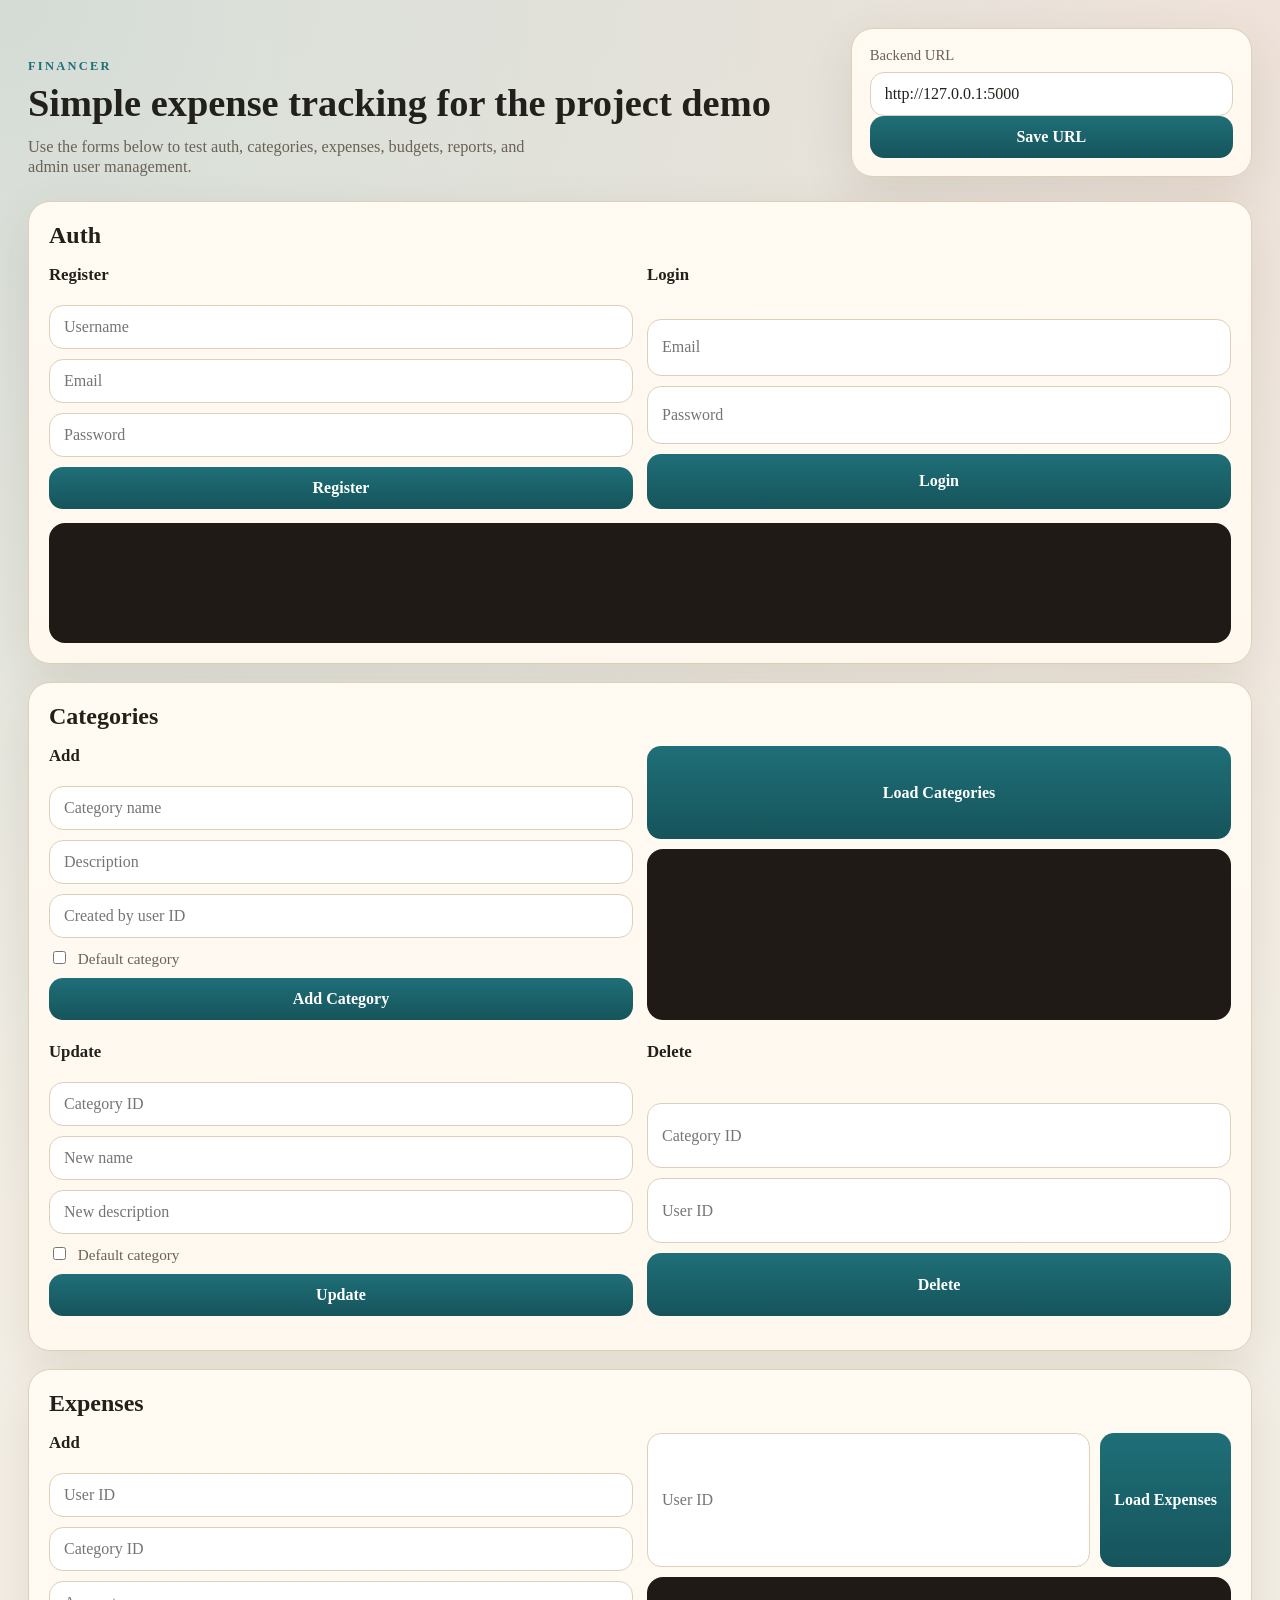
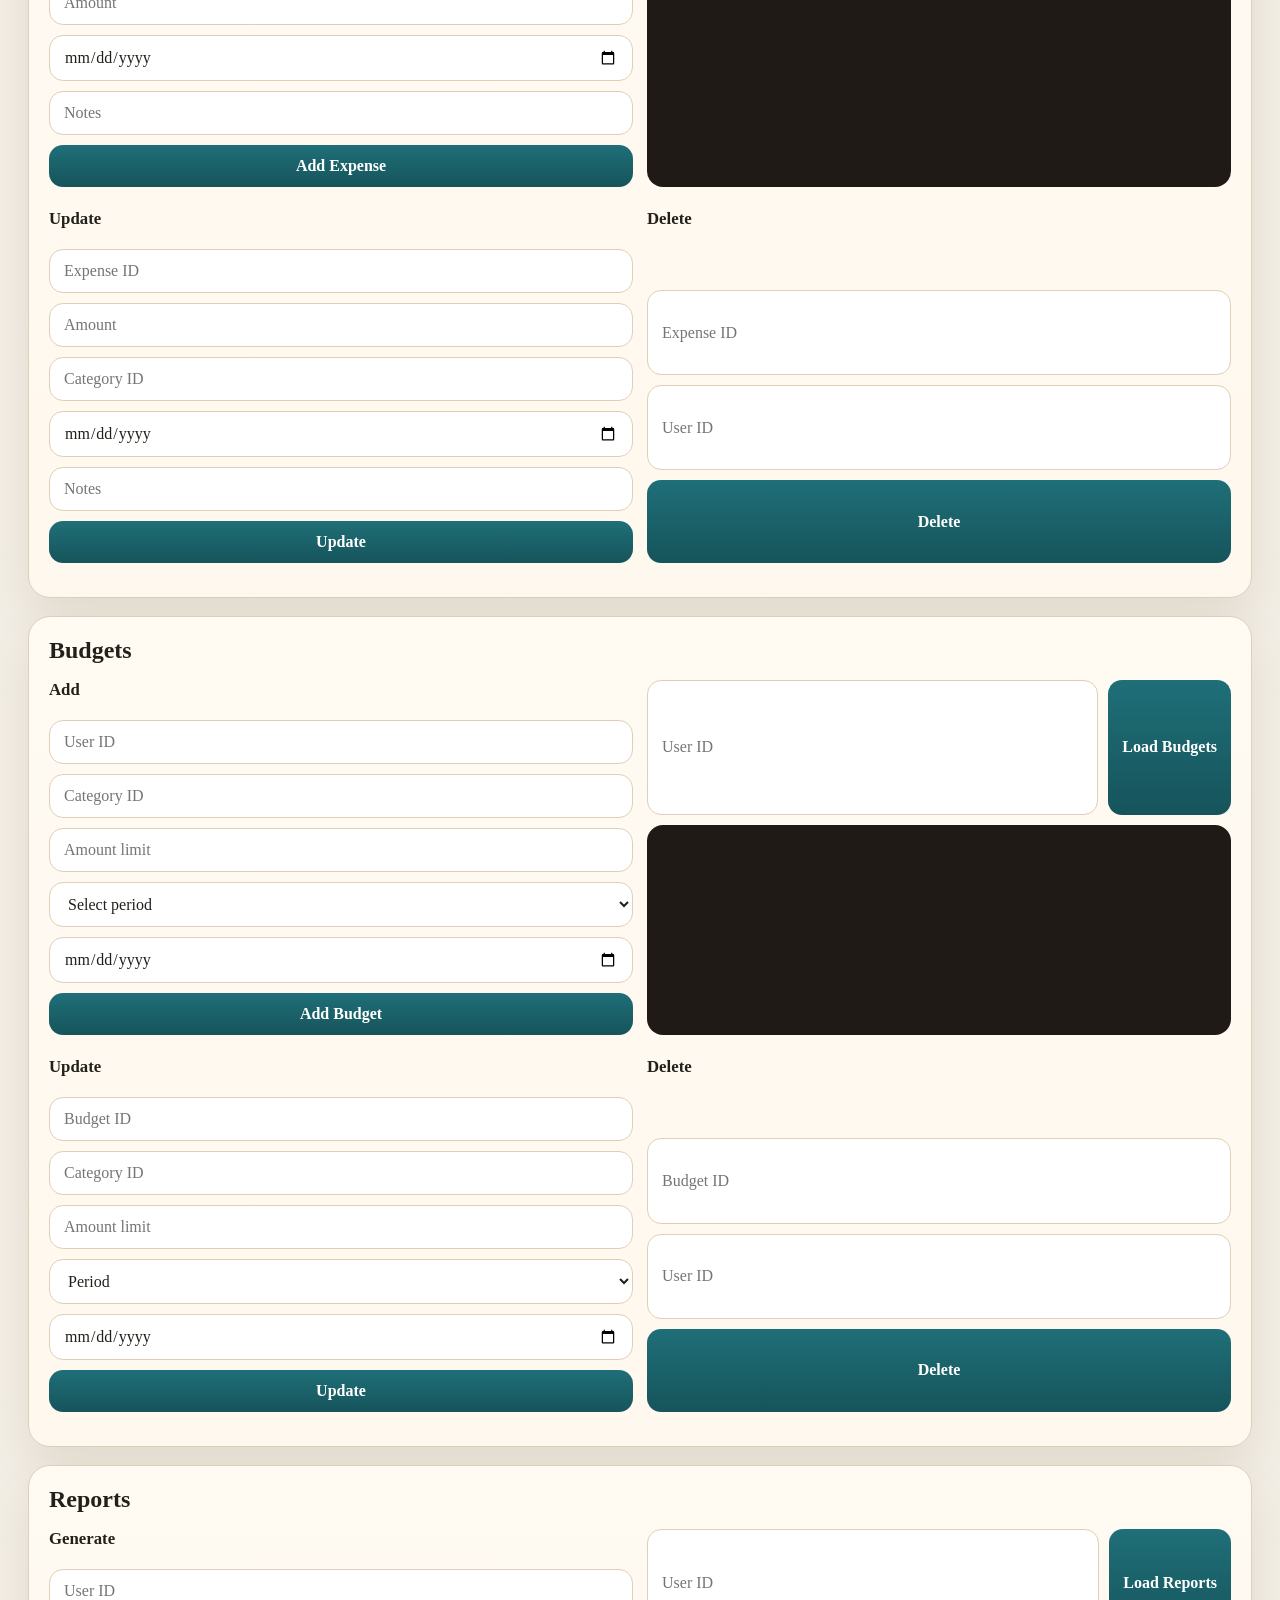
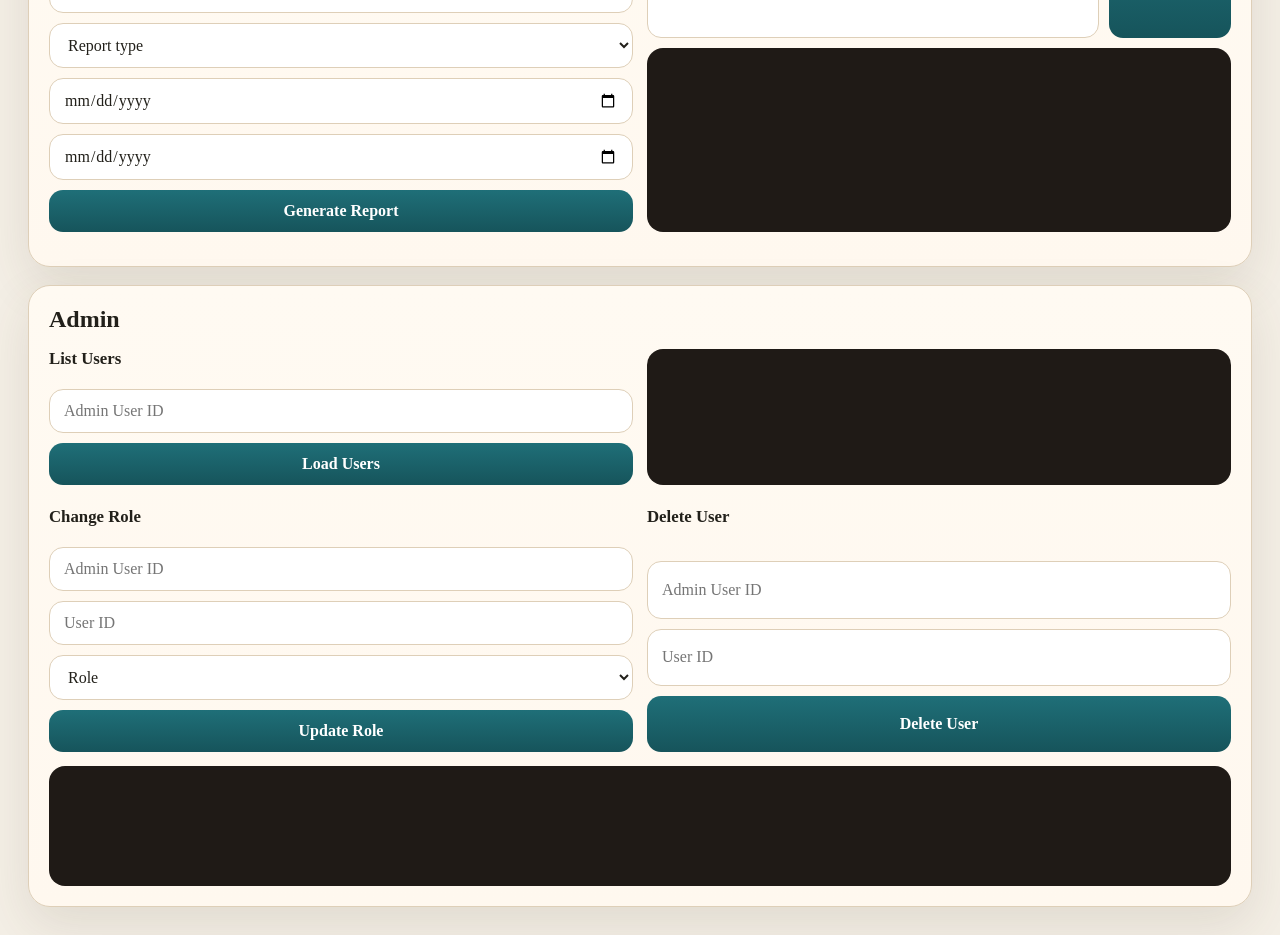
==== frontend-test/index.html @ 96e8eb56 "ALL FRONTEND FILES" ====
<!DOCTYPE html>
<html lang="en">
<head>
  <meta charset="UTF-8" />
  <meta name="viewport" content="width=device-width, initial-scale=1.0" />
  <title>Financer</title>
  <link rel="stylesheet" href="style.css" />
</head>
<body>
  <div class="shell">
    <header class="hero">
      <div>
        <p class="eyebrow">Financer</p>
        <h1>Simple expense tracking for the project demo</h1>
        <p class="subtext">Use the forms below to test auth, categories, expenses, budgets, reports, and admin user management.</p>
      </div>
      <div class="base-box">
        <label for="baseUrl">Backend URL</label>
        <input id="baseUrl" type="text" value="http://127.0.0.1:5000" />
        <button id="saveBaseUrl" type="button">Save URL</button>
      </div>
    </header>

    <main class="grid">
      <section class="card">
        <h2>Auth</h2>
        <div class="split">
          <form id="registerForm" class="stack">
            <h3>Register</h3>
            <input name="username" placeholder="Username" required />
            <input name="email" type="email" placeholder="Email" required />
            <input name="password" type="password" placeholder="Password" required />
            <button type="submit">Register</button>
          </form>
          <form id="loginForm" class="stack">
            <h3>Login</h3>
            <input name="email" type="email" placeholder="Email" required />
            <input name="password" type="password" placeholder="Password" required />
            <button type="submit">Login</button>
          </form>
        </div>
        <pre id="authOutput" class="output"></pre>
      </section>

      <section class="card">
        <h2>Categories</h2>
        <div class="split">
          <form id="addCategoryForm" class="stack">
            <h3>Add</h3>
            <input name="name" placeholder="Category name" required />
            <input name="description" placeholder="Description" />
            <input name="user_id" type="number" min="1" placeholder="Created by user ID" />
            <label><input name="is_default" type="checkbox" /> Default category</label>
            <button type="submit">Add Category</button>
          </form>
          <div class="stack">
            <button id="loadCategories" type="button">Load Categories</button>
            <pre id="categoriesOutput" class="output"></pre>
          </div>
        </div>
        <div class="split">
          <form id="updateCategoryForm" class="stack small-form">
            <h3>Update</h3>
            <input name="category_id" type="number" min="1" placeholder="Category ID" required />
            <input name="name" placeholder="New name" />
            <input name="description" placeholder="New description" />
            <label><input name="is_default" type="checkbox" /> Default category</label>
            <button type="submit">Update</button>
          </form>
          <form id="deleteCategoryForm" class="stack small-form">
            <h3>Delete</h3>
            <input name="category_id" type="number" min="1" placeholder="Category ID" required />
            <input name="user_id" type="number" min="1" placeholder="User ID" />
            <button type="submit">Delete</button>
          </form>
        </div>
      </section>

      <section class="card">
        <h2>Expenses</h2>
        <div class="split">
          <form id="addExpenseForm" class="stack">
            <h3>Add</h3>
            <input name="user_id" type="number" min="1" placeholder="User ID" required />
            <input name="category_id" type="number" min="1" placeholder="Category ID" required />
            <input name="amount" type="number" min="0.01" step="0.01" placeholder="Amount" required />
            <input name="expense_date" type="date" required />
            <input name="notes" placeholder="Notes" />
            <button type="submit">Add Expense</button>
          </form>
          <div class="stack">
            <form id="loadExpensesForm" class="inline-form">
              <input name="user_id" type="number" min="1" placeholder="User ID" required />
              <button type="submit">Load Expenses</button>
            </form>
            <pre id="expensesOutput" class="output"></pre>
          </div>
        </div>
        <div class="split">
          <form id="updateExpenseForm" class="stack small-form">
            <h3>Update</h3>
            <input name="expense_id" type="number" min="1" placeholder="Expense ID" required />
            <input name="amount" type="number" min="0.01" step="0.01" placeholder="Amount" />
            <input name="category_id" type="number" min="1" placeholder="Category ID" />
            <input name="expense_date" type="date" />
            <input name="notes" placeholder="Notes" />
            <button type="submit">Update</button>
          </form>
          <form id="deleteExpenseForm" class="stack small-form">
            <h3>Delete</h3>
            <input name="expense_id" type="number" min="1" placeholder="Expense ID" required />
            <input name="user_id" type="number" min="1" placeholder="User ID" />
            <button type="submit">Delete</button>
          </form>
        </div>
      </section>

      <section class="card">
        <h2>Budgets</h2>
        <div class="split">
          <form id="addBudgetForm" class="stack">
            <h3>Add</h3>
            <input name="user_id" type="number" min="1" placeholder="User ID" required />
            <input name="category_id" type="number" min="1" placeholder="Category ID" required />
            <input name="amount_limit" type="number" min="0.01" step="0.01" placeholder="Amount limit" required />
            <select name="period" required>
              <option value="">Select period</option>
              <option value="weekly">weekly</option>
              <option value="monthly">monthly</option>
            </select>
            <input name="start_date" type="date" required />
            <button type="submit">Add Budget</button>
          </form>
          <div class="stack">
            <form id="loadBudgetsForm" class="inline-form">
              <input name="user_id" type="number" min="1" placeholder="User ID" required />
              <button type="submit">Load Budgets</button>
            </form>
            <pre id="budgetsOutput" class="output"></pre>
          </div>
        </div>
        <div class="split">
          <form id="updateBudgetForm" class="stack small-form">
            <h3>Update</h3>
            <input name="budget_id" type="number" min="1" placeholder="Budget ID" required />
            <input name="category_id" type="number" min="1" placeholder="Category ID" />
            <input name="amount_limit" type="number" min="0.01" step="0.01" placeholder="Amount limit" />
            <select name="period">
              <option value="">Period</option>
              <option value="weekly">weekly</option>
              <option value="monthly">monthly</option>
            </select>
            <input name="start_date" type="date" />
            <button type="submit">Update</button>
          </form>
          <form id="deleteBudgetForm" class="stack small-form">
            <h3>Delete</h3>
            <input name="budget_id" type="number" min="1" placeholder="Budget ID" required />
            <input name="user_id" type="number" min="1" placeholder="User ID" />
            <button type="submit">Delete</button>
          </form>
        </div>
      </section>

      <section class="card">
        <h2>Reports</h2>
        <div class="split">
          <form id="generateReportForm" class="stack">
            <h3>Generate</h3>
            <input name="user_id" type="number" min="1" placeholder="User ID" required />
            <select name="report_type" required>
              <option value="">Report type</option>
              <option value="monthly_summary">monthly_summary</option>
              <option value="by_category">by_category</option>
              <option value="date_range">date_range</option>
            </select>
            <input name="date_from" type="date" required />
            <input name="date_to" type="date" required />
            <button type="submit">Generate Report</button>
          </form>
          <div class="stack">
            <form id="loadReportsForm" class="inline-form">
              <input name="user_id" type="number" min="1" placeholder="User ID" required />
              <button type="submit">Load Reports</button>
            </form>
            <pre id="reportsOutput" class="output"></pre>
          </div>
        </div>
      </section>

      <section class="card">
        <h2>Admin</h2>
        <div class="split">
          <form id="listUsersForm" class="stack">
            <h3>List Users</h3>
            <input name="admin_user_id" type="number" min="1" placeholder="Admin User ID" required />
            <button type="submit">Load Users</button>
          </form>
          <pre id="usersOutput" class="output"></pre>
        </div>
        <div class="split">
          <form id="updateRoleForm" class="stack small-form">
            <h3>Change Role</h3>
            <input name="admin_user_id" type="number" min="1" placeholder="Admin User ID" required />
            <input name="user_id" type="number" min="1" placeholder="User ID" required />
            <select name="role" required>
              <option value="">Role</option>
              <option value="basic">basic</option>
              <option value="premium">premium</option>
              <option value="admin">admin</option>
            </select>
            <button type="submit">Update Role</button>
          </form>
          <form id="deleteUserForm" class="stack small-form">
            <h3>Delete User</h3>
            <input name="admin_user_id" type="number" min="1" placeholder="Admin User ID" required />
            <input name="user_id" type="number" min="1" placeholder="User ID" required />
            <button type="submit">Delete User</button>
          </form>
        </div>
        <pre id="adminOutput" class="output"></pre>
      </section>
    </main>
  </div>

  <script src="app.js"></script>
</body>
</html>
---- frontend-test/style.css ----
:root {
  --bg: #f4efe6;
  --panel: #fffaf2;
  --panel-strong: #fff4e6;
  --text: #22201a;
  --muted: #6a6157;
  --accent: #1f6f78;
  --accent-dark: #16545b;
  --line: #decfb8;
  --danger: #a14343;
  --shadow: 0 18px 50px rgba(82, 63, 40, 0.12);
}

* {
  box-sizing: border-box;
}

body {
  margin: 0;
  font-family: Georgia, "Times New Roman", serif;
  color: var(--text);
  background:
    radial-gradient(circle at top left, rgba(31, 111, 120, 0.15), transparent 28%),
    radial-gradient(circle at top right, rgba(161, 67, 67, 0.08), transparent 24%),
    var(--bg);
}

.shell {
  max-width: 1280px;
  margin: 0 auto;
  padding: 28px;
}

.hero {
  display: grid;
  grid-template-columns: 1.6fr 0.8fr;
  gap: 20px;
  align-items: end;
  margin-bottom: 24px;
}

.eyebrow {
  margin: 0 0 10px;
  letter-spacing: 0.18em;
  text-transform: uppercase;
  color: var(--accent);
  font-size: 0.78rem;
  font-weight: 700;
}

h1 {
  margin: 0;
  font-size: clamp(2rem, 3vw, 3.4rem);
  line-height: 1.02;
}

.subtext {
  max-width: 62ch;
  margin: 14px 0 0;
  color: var(--muted);
  font-size: 1.02rem;
}

.base-box,
.card {
  background: linear-gradient(180deg, var(--panel), #fff8ef);
  border: 1px solid var(--line);
  border-radius: 22px;
  box-shadow: var(--shadow);
}

.base-box {
  padding: 18px;
}

.base-box label {
  display: block;
  margin-bottom: 8px;
  font-size: 0.92rem;
  color: var(--muted);
}

.base-box input,
.base-box button,
input,
select,
button {
  width: 100%;
}

.grid {
  display: grid;
  grid-template-columns: 1fr;
  gap: 18px;
}

.card {
  padding: 20px;
}

.card h2 {
  margin: 0 0 16px;
  font-size: 1.5rem;
}

.card h3 {
  margin: 0 0 10px;
  font-size: 1.05rem;
}

.split {
  display: grid;
  grid-template-columns: repeat(2, minmax(0, 1fr));
  gap: 14px;
  margin-bottom: 14px;
}

.stack {
  display: grid;
  gap: 10px;
}

.small-form {
  padding-top: 8px;
}

.inline-form {
  display: grid;
  grid-template-columns: 1fr auto;
  gap: 10px;
}

input,
select,
button {
  border-radius: 14px;
  border: 1px solid var(--line);
  padding: 12px 14px;
  font: inherit;
  background: #fff;
  color: var(--text);
}

button {
  background: linear-gradient(180deg, var(--accent), var(--accent-dark));
  border: none;
  color: #fff;
  font-weight: 700;
  cursor: pointer;
}

button:hover {
  filter: brightness(1.04);
}

button:active {
  transform: translateY(1px);
}

label {
  color: var(--muted);
  font-size: 0.95rem;
}

label input[type="checkbox"] {
  width: auto;
  margin-right: 8px;
  accent-color: var(--accent);
}

.output {
  min-height: 120px;
  margin: 0;
  padding: 14px;
  background: #1f1a16;
  color: #f7f1e6;
  border-radius: 16px;
  overflow: auto;
  font-size: 0.86rem;
}

@media (max-width: 960px) {
  .hero,
  .split {
    grid-template-columns: 1fr;
  }
}
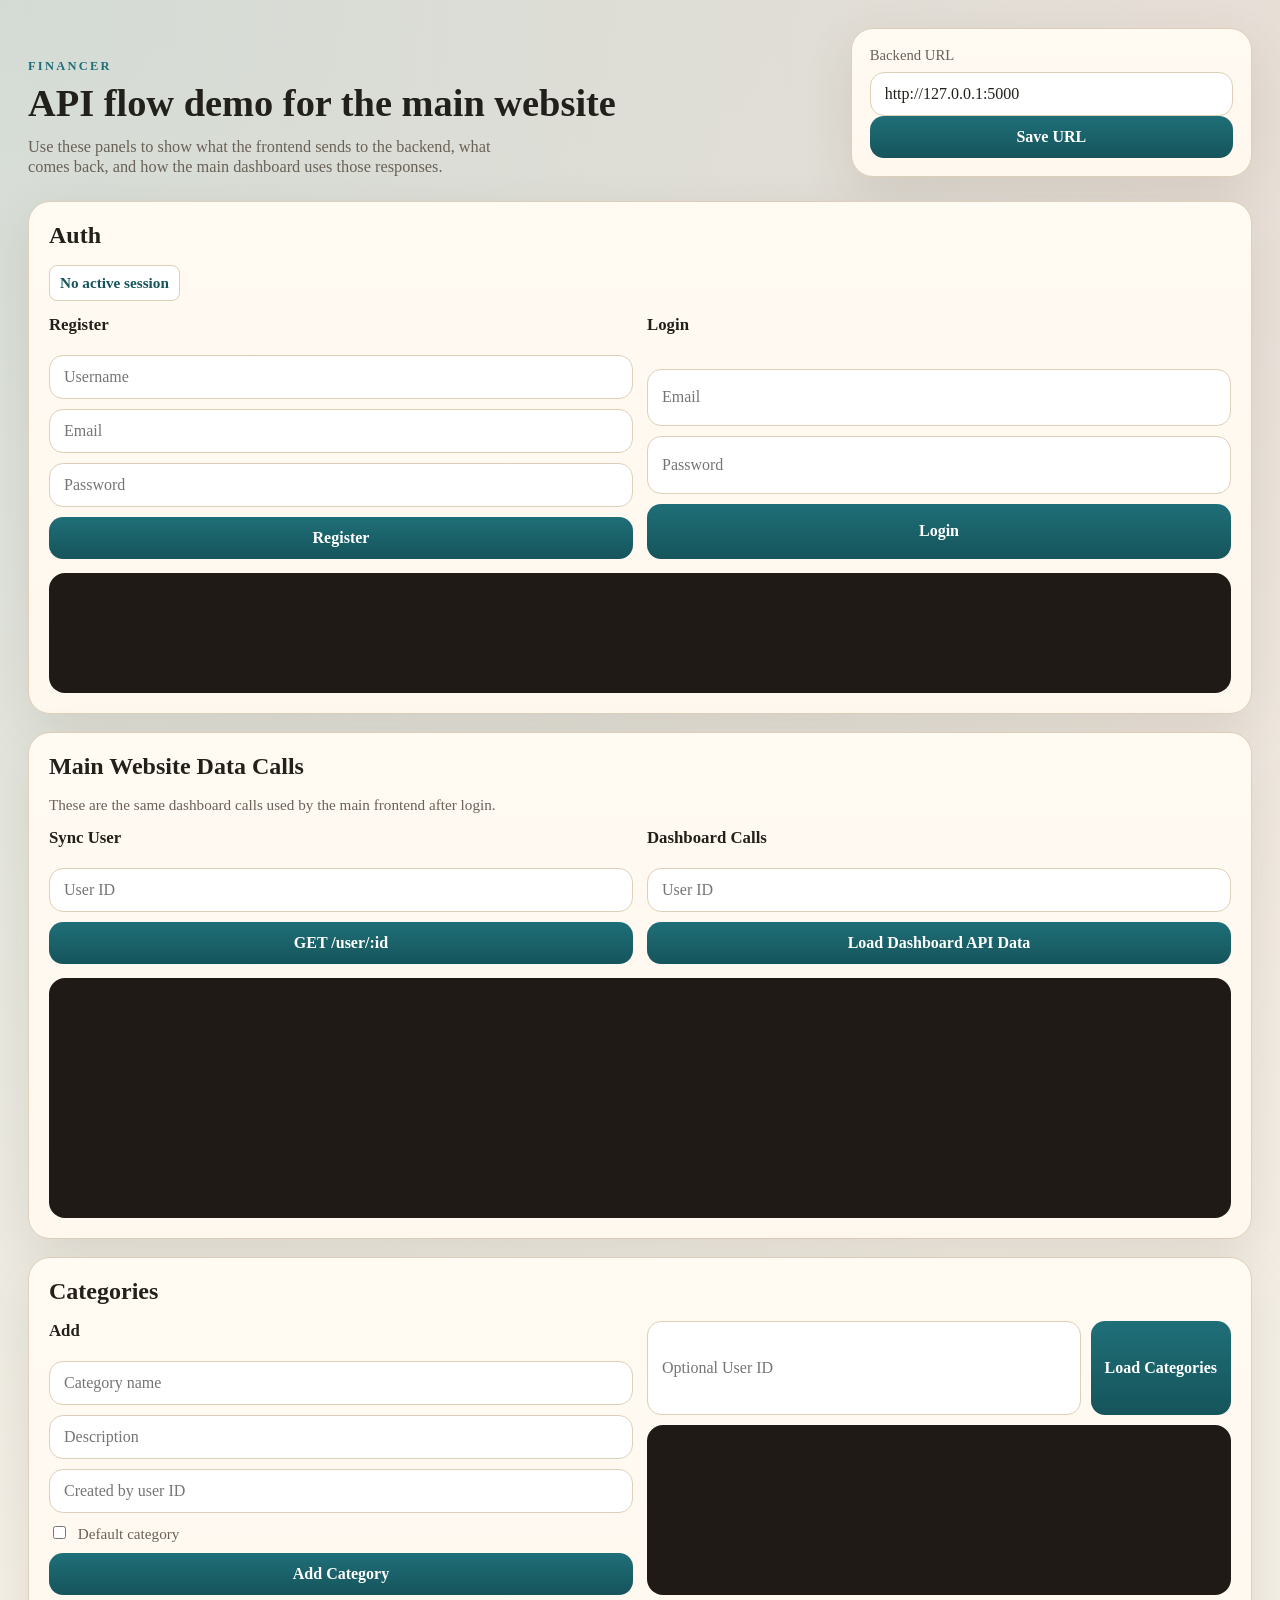
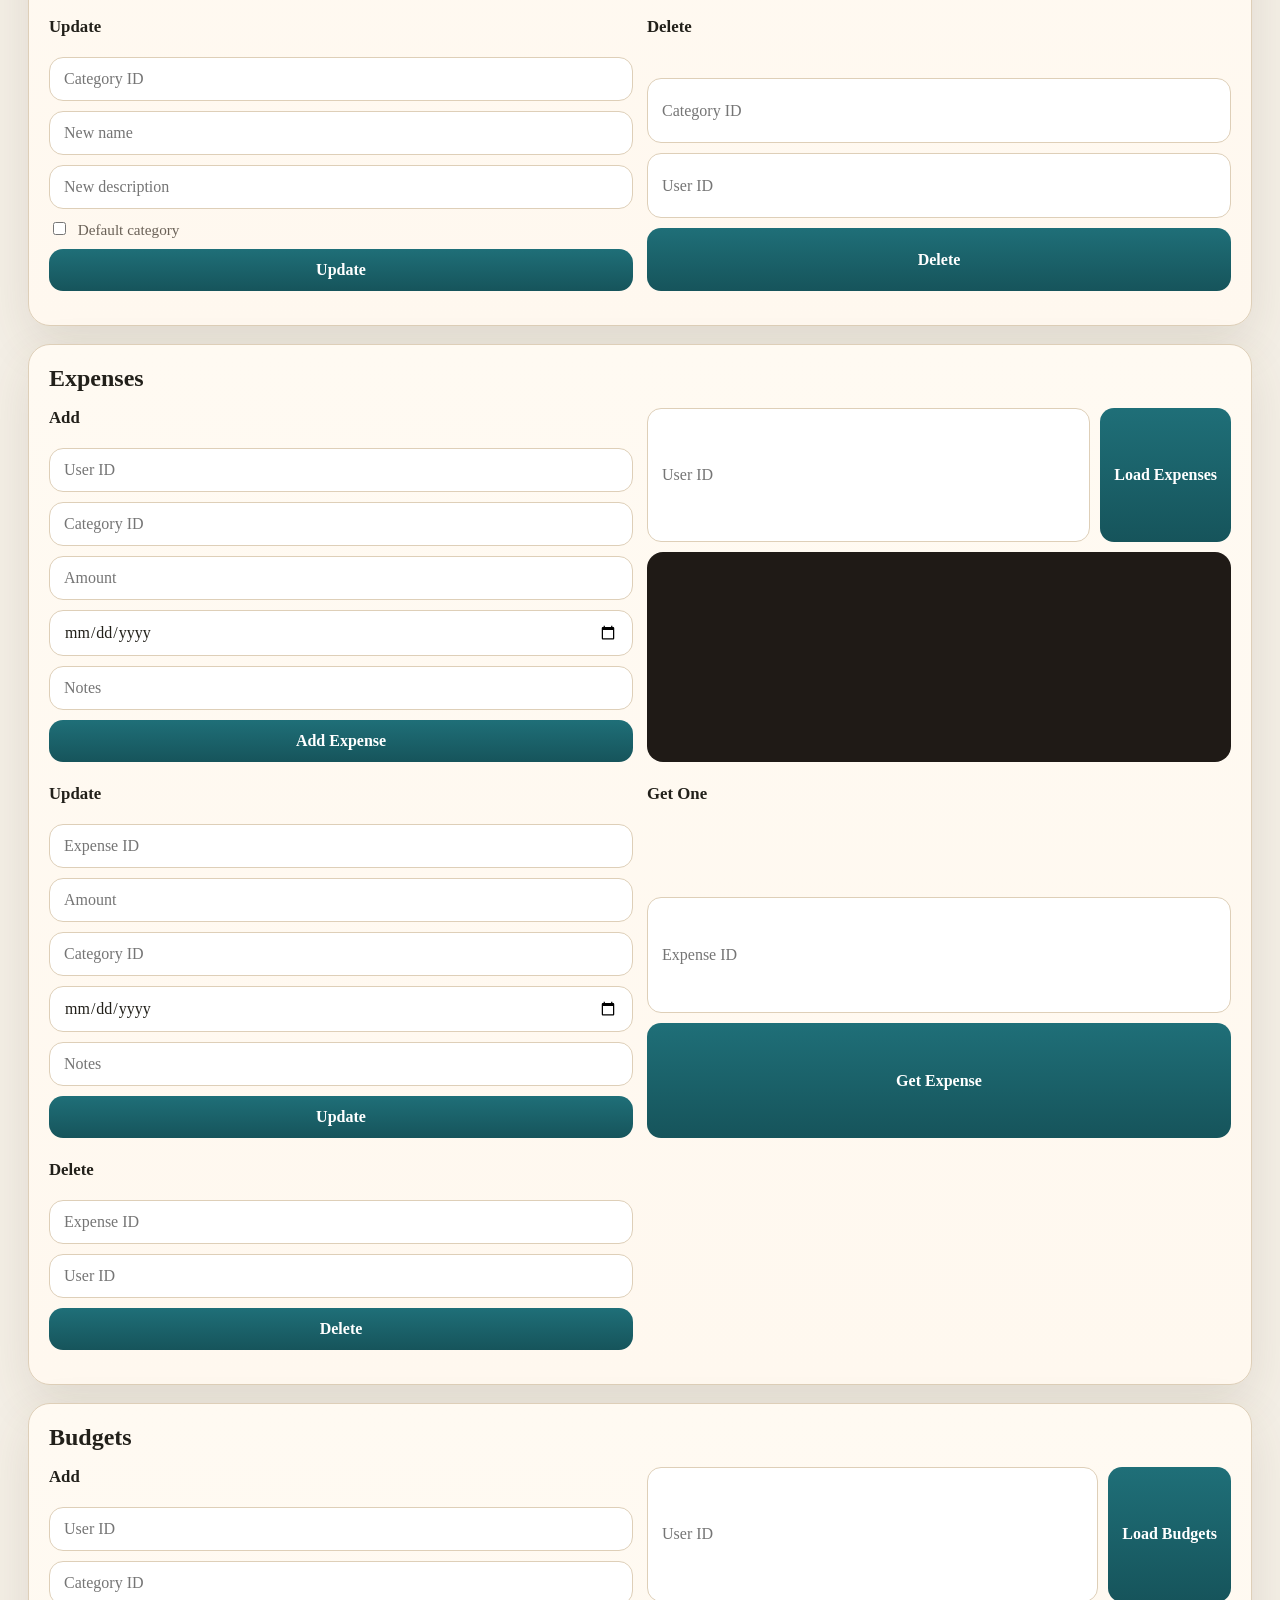
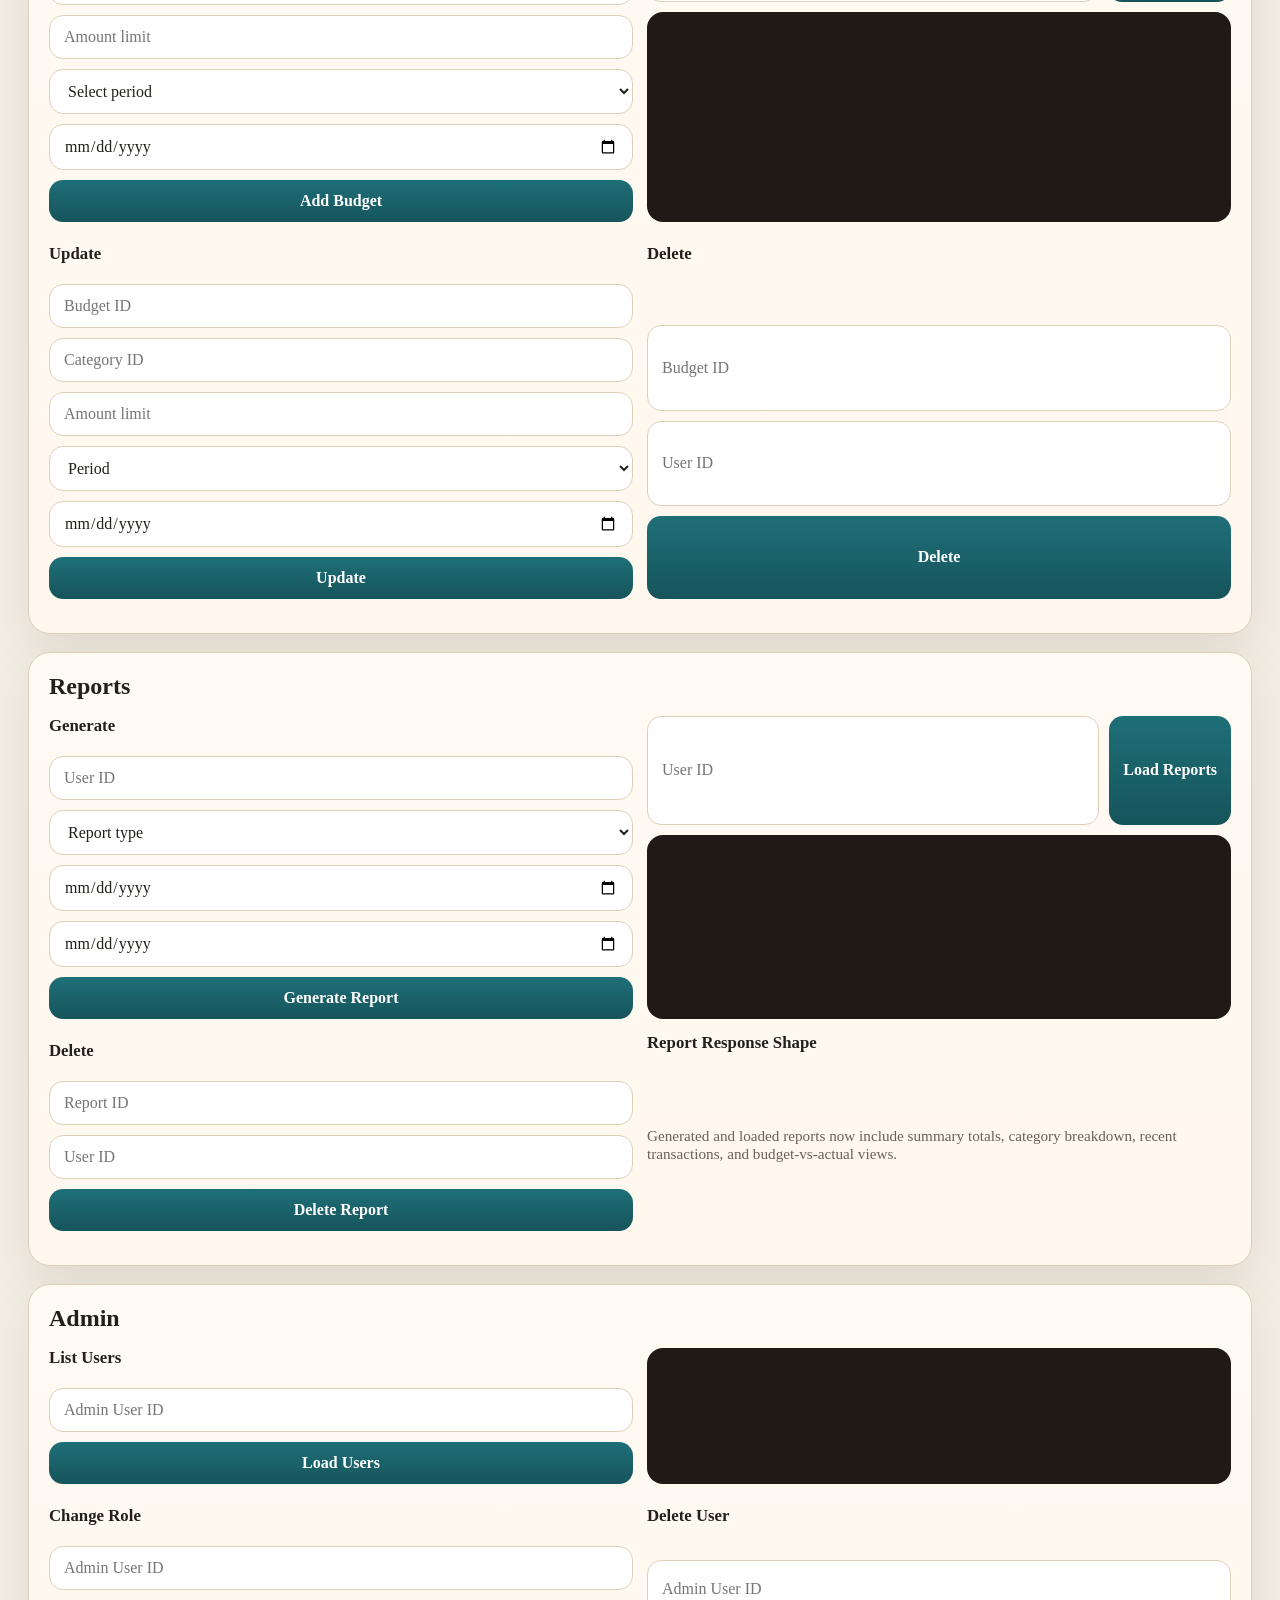
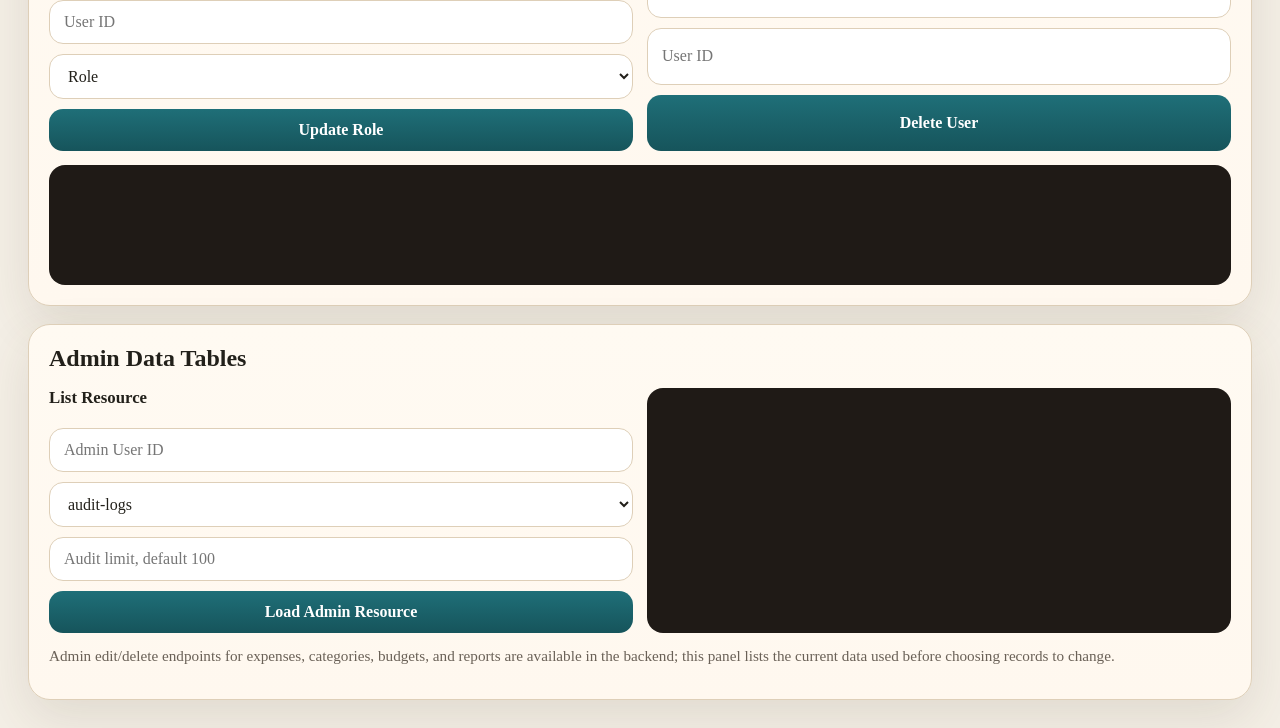
==== commit 78543043: "Updated the test page with the db/backend changes" ====
--- a/frontend-test/index.html
+++ b/frontend-test/index.html
@@ -11,8 +11,8 @@
     <header class="hero">
       <div>
         <p class="eyebrow">Financer</p>
-        <h1>Simple expense tracking for the project demo</h1>
-        <p class="subtext">Use the forms below to test auth, categories, expenses, budgets, reports, and admin user management.</p>
+        <h1>API flow demo for the main website</h1>
+        <p class="subtext">Use these panels to show what the frontend sends to the backend, what comes back, and how the main dashboard uses those responses.</p>
       </div>
       <div class="base-box">
         <label for="baseUrl">Backend URL</label>
@@ -24,6 +24,7 @@
     <main class="grid">
       <section class="card">
         <h2>Auth</h2>
+        <div id="sessionState" class="session-state">No active session</div>
         <div class="split">
           <form id="registerForm" class="stack">
             <h3>Register</h3>
@@ -40,6 +41,24 @@
           </form>
         </div>
         <pre id="authOutput" class="output"></pre>
+      </section>
+
+      <section class="card">
+        <h2>Main Website Data Calls</h2>
+        <p class="note">These are the same dashboard calls used by the main frontend after login.</p>
+        <div class="split">
+          <form id="syncUserForm" class="stack">
+            <h3>Sync User</h3>
+            <input name="user_id" type="number" min="1" placeholder="User ID" required />
+            <button type="submit">GET /user/:id</button>
+          </form>
+          <form id="dashboardCallsForm" class="stack">
+            <h3>Dashboard Calls</h3>
+            <input name="user_id" type="number" min="1" placeholder="User ID" required />
+            <button type="submit">Load Dashboard API Data</button>
+          </form>
+        </div>
+        <pre id="dashboardOutput" class="output tall"></pre>
       </section>
 
       <section class="card">
@@ -54,7 +73,10 @@
             <button type="submit">Add Category</button>
           </form>
           <div class="stack">
-            <button id="loadCategories" type="button">Load Categories</button>
+            <form id="loadCategoriesForm" class="inline-form">
+              <input name="user_id" type="number" min="1" placeholder="Optional User ID" />
+              <button type="submit">Load Categories</button>
+            </form>
             <pre id="categoriesOutput" class="output"></pre>
           </div>
         </div>
@@ -106,6 +128,13 @@
             <input name="notes" placeholder="Notes" />
             <button type="submit">Update</button>
           </form>
+          <form id="getExpenseForm" class="stack small-form">
+            <h3>Get One</h3>
+            <input name="expense_id" type="number" min="1" placeholder="Expense ID" required />
+            <button type="submit">Get Expense</button>
+          </form>
+        </div>
+        <div class="split">
           <form id="deleteExpenseForm" class="stack small-form">
             <h3>Delete</h3>
             <input name="expense_id" type="number" min="1" placeholder="Expense ID" required />
@@ -186,6 +215,18 @@
             <pre id="reportsOutput" class="output"></pre>
           </div>
         </div>
+        <div class="split">
+          <form id="deleteReportForm" class="stack small-form">
+            <h3>Delete</h3>
+            <input name="report_id" type="number" min="1" placeholder="Report ID" required />
+            <input name="user_id" type="number" min="1" placeholder="User ID" />
+            <button type="submit">Delete Report</button>
+          </form>
+          <div class="stack">
+            <h3>Report Response Shape</h3>
+            <p class="note">Generated and loaded reports now include summary totals, category breakdown, recent transactions, and budget-vs-actual views.</p>
+          </div>
+        </div>
       </section>
 
       <section class="card">
@@ -220,6 +261,27 @@
         </div>
         <pre id="adminOutput" class="output"></pre>
       </section>
+
+      <section class="card">
+        <h2>Admin Data Tables</h2>
+        <div class="split">
+          <form id="adminResourceForm" class="stack">
+            <h3>List Resource</h3>
+            <input name="admin_user_id" type="number" min="1" placeholder="Admin User ID" required />
+            <select name="resource" required>
+              <option value="audit-logs">audit-logs</option>
+              <option value="expenses">expenses</option>
+              <option value="categories">categories</option>
+              <option value="budgets">budgets</option>
+              <option value="reports">reports</option>
+            </select>
+            <input name="limit" type="number" min="1" max="250" placeholder="Audit limit, default 100" />
+            <button type="submit">Load Admin Resource</button>
+          </form>
+          <pre id="adminResourceOutput" class="output tall"></pre>
+        </div>
+        <p class="note">Admin edit/delete endpoints for expenses, categories, budgets, and reports are available in the backend; this panel lists the current data used before choosing records to change.</p>
+      </section>
     </main>
   </div>
 
--- a/frontend-test/style.css
+++ b/frontend-test/style.css
@@ -61,6 +61,24 @@
   font-size: 1.02rem;
 }
 
+.note,
+.session-state {
+  margin: 0 0 14px;
+  color: var(--muted);
+  font-size: 0.95rem;
+}
+
+.session-state {
+  display: inline-flex;
+  max-width: 100%;
+  padding: 8px 10px;
+  border: 1px solid var(--line);
+  border-radius: 8px;
+  background: #fff;
+  color: var(--accent-dark);
+  font-weight: 700;
+}
+
 .base-box,
 .card {
   background: linear-gradient(180deg, var(--panel), #fff8ef);
@@ -179,6 +197,10 @@
   font-size: 0.86rem;
 }
 
+.output.tall {
+  min-height: 240px;
+}
+
 @media (max-width: 960px) {
   .hero,
   .split {
